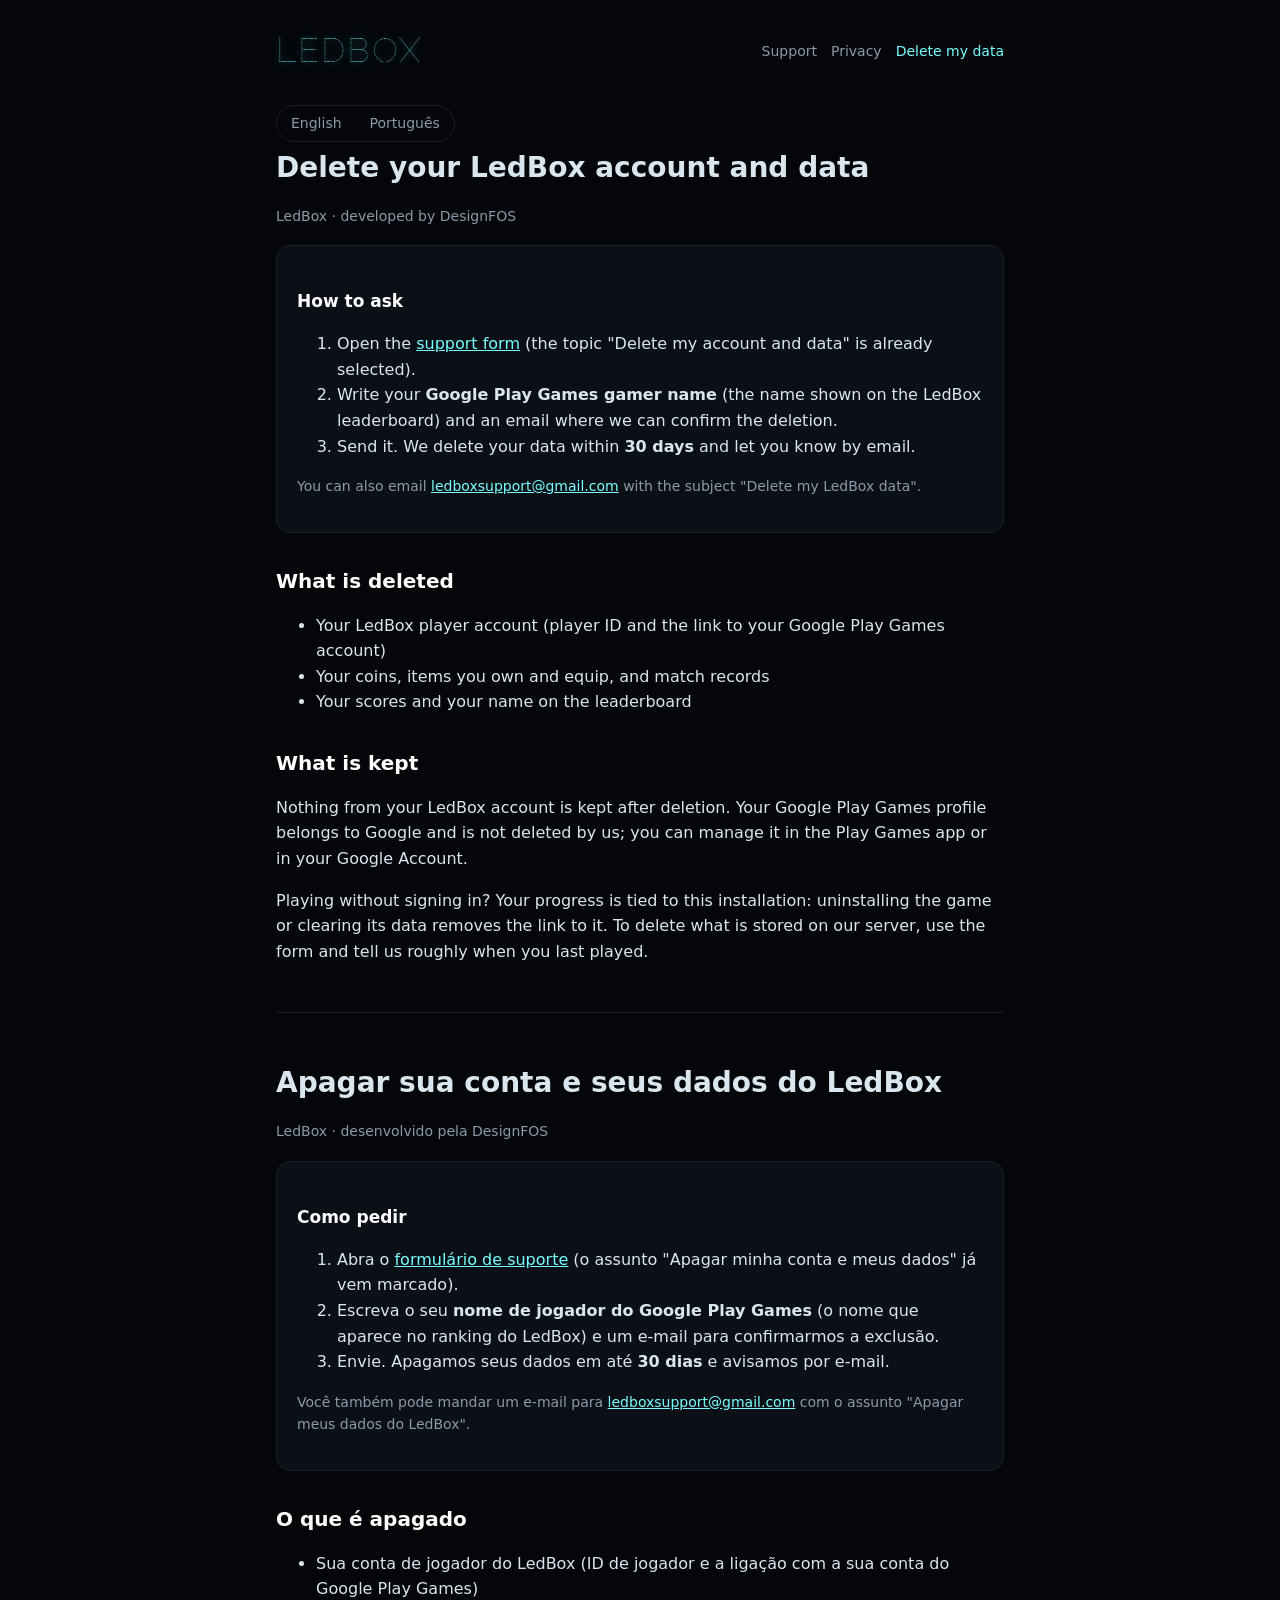
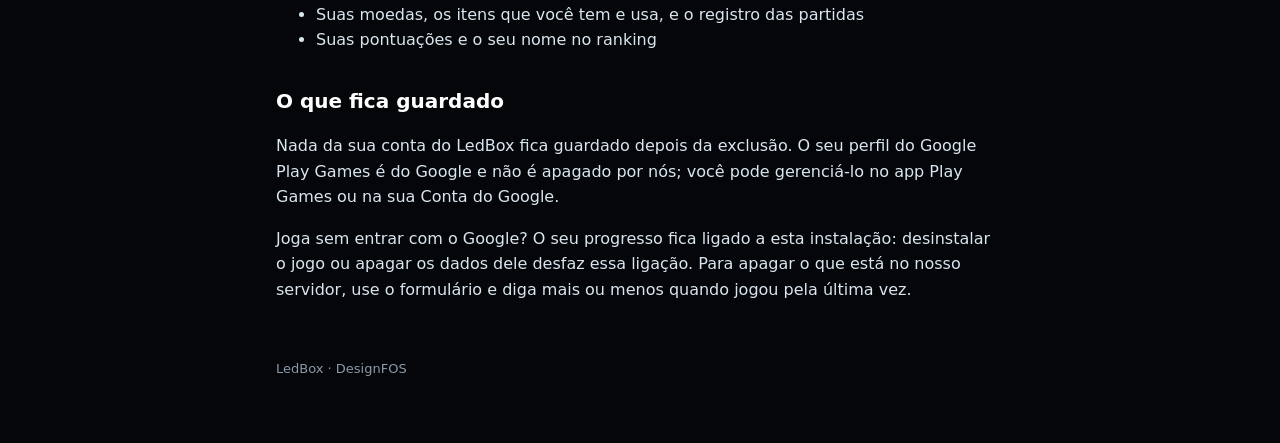
==== delete.html @ 04d87546 "Site público do LedBox: política de privacidade, suporte e exclusão de dados Co-Authored-By: Claude " ====
<!doctype html>
<html lang="en">
<head>
  <meta charset="utf-8">
  <meta name="viewport" content="width=device-width, initial-scale=1">
  <title>Delete LedBox Data</title>
  <meta name="description" content="How to delete your LedBox account and game data.">
  <link rel="preconnect" href="https://fonts.googleapis.com">
  <link rel="preconnect" href="https://fonts.gstatic.com" crossorigin>
  <link href="https://fonts.googleapis.com/css2?family=Raleway+Dots&display=swap" rel="stylesheet">
  <link rel="stylesheet" href="style.css">
</head>
<body>
  <main class="wrap">
    <header class="top">
      <a class="led brand" href="index.html">LEDBOX</a>
      <nav>
        <a href="support.html">Support</a>
        <a href="privacy.html">Privacy</a>
        <a href="delete.html" aria-current="page">Delete my data</a>
      </nav>
    </header>

    <div class="lang-switch"><a href="#en">English</a><a href="#pt">Português</a></div>

    <article id="en" lang="en">
      <h1>Delete your LedBox account and data</h1>
      <p class="muted">LedBox · developed by DesignFOS</p>

      <div class="panel">
        <h3>How to ask</h3>
        <ol>
          <li>Open the <a href="support.html?topic=delete">support form</a> (the topic "Delete my account and data" is already selected).</li>
          <li>Write your <strong>Google Play Games gamer name</strong> (the name shown on the LedBox leaderboard) and an email where we can confirm the deletion.</li>
          <li>Send it. We delete your data within <strong>30 days</strong> and let you know by email.</li>
        </ol>
        <p class="muted">You can also email <a href="mailto:ledboxsupport@gmail.com?subject=Delete%20my%20LedBox%20data">ledboxsupport@gmail.com</a> with the subject "Delete my LedBox data".</p>
      </div>

      <h2>What is deleted</h2>
      <ul>
        <li>Your LedBox player account (player ID and the link to your Google Play Games account)</li>
        <li>Your coins, items you own and equip, and match records</li>
        <li>Your scores and your name on the leaderboard</li>
      </ul>

      <h2>What is kept</h2>
      <p>Nothing from your LedBox account is kept after deletion. Your Google Play Games profile belongs to Google and is not deleted by us; you can manage it in the Play Games app or in your Google Account.</p>
      <p>Playing without signing in? Your progress is tied to this installation: uninstalling the game or clearing its data removes the link to it. To delete what is stored on our server, use the form and tell us roughly when you last played.</p>
    </article>

    <hr class="sep">

    <article id="pt" lang="pt-BR">
      <h1>Apagar sua conta e seus dados do LedBox</h1>
      <p class="muted">LedBox · desenvolvido pela DesignFOS</p>

      <div class="panel">
        <h3>Como pedir</h3>
        <ol>
          <li>Abra o <a href="support.html?topic=delete">formulário de suporte</a> (o assunto "Apagar minha conta e meus dados" já vem marcado).</li>
          <li>Escreva o seu <strong>nome de jogador do Google Play Games</strong> (o nome que aparece no ranking do LedBox) e um e-mail para confirmarmos a exclusão.</li>
          <li>Envie. Apagamos seus dados em até <strong>30 dias</strong> e avisamos por e-mail.</li>
        </ol>
        <p class="muted">Você também pode mandar um e-mail para <a href="mailto:ledboxsupport@gmail.com?subject=Apagar%20meus%20dados%20do%20LedBox">ledboxsupport@gmail.com</a> com o assunto "Apagar meus dados do LedBox".</p>
      </div>

      <h2>O que é apagado</h2>
      <ul>
        <li>Sua conta de jogador do LedBox (ID de jogador e a ligação com a sua conta do Google Play Games)</li>
        <li>Suas moedas, os itens que você tem e usa, e o registro das partidas</li>
        <li>Suas pontuações e o seu nome no ranking</li>
      </ul>

      <h2>O que fica guardado</h2>
      <p>Nada da sua conta do LedBox fica guardado depois da exclusão. O seu perfil do Google Play Games é do Google e não é apagado por nós; você pode gerenciá-lo no app Play Games ou na sua Conta do Google.</p>
      <p>Joga sem entrar com o Google? O seu progresso fica ligado a esta instalação: desinstalar o jogo ou apagar os dados dele desfaz essa ligação. Para apagar o que está no nosso servidor, use o formulário e diga mais ou menos quando jogou pela última vez.</p>
    </article>

    <footer>LedBox · DesignFOS</footer>
  </main>
</body>
</html>
---- style.css ----
/* LedBox — páginas públicas (política de privacidade, suporte, exclusão de dados) */
:root {
  --bg: #04060a;
  --panel: #0b1017;
  --line: #17212c;
  --text: #d9e6ee;
  --muted: #8a9aa8;
  --cyan: #79feff;
  --green: #6dff8b;
  --yellow: #ffe45c;
  --red: #ff6b7a;
  --radius: 14px;
}

* { box-sizing: border-box; }

html { -webkit-text-size-adjust: 100%; }

body {
  margin: 0;
  background: var(--bg);
  color: var(--text);
  font: 16px/1.6 system-ui, -apple-system, "Segoe UI", Roboto, sans-serif;
}

a { color: var(--cyan); }
a:hover { color: #fff; }

.wrap {
  max-width: 760px;
  margin: 0 auto;
  padding: 32px 16px 64px;
}

/* Título em "LED": fonte de pontos + brilho neon, como no jogo */
.led {
  font-family: "Raleway Dots", system-ui, sans-serif;
  font-weight: 400;
  color: var(--cyan);
  text-shadow: 0 0 6px rgba(121, 254, 255, .8), 0 0 22px rgba(121, 254, 255, .45);
  letter-spacing: .06em;
  line-height: 1.1;
  margin: 0;
}
.led.big { font-size: clamp(56px, 16vw, 112px); }
.led.green { color: var(--green); text-shadow: 0 0 6px rgba(109, 255, 139, .8), 0 0 22px rgba(109, 255, 139, .4); }
.led.yellow { color: var(--yellow); text-shadow: 0 0 6px rgba(255, 228, 92, .8), 0 0 22px rgba(255, 228, 92, .4); }

header.top {
  display: flex;
  align-items: center;
  justify-content: space-between;
  gap: 12px;
  margin-bottom: 28px;
}
header.top .brand { text-decoration: none; font-size: 34px; }
header.top nav { display: flex; gap: 14px; flex-wrap: wrap; font-size: 14px; }
header.top nav a { color: var(--muted); text-decoration: none; }
header.top nav a:hover, header.top nav a[aria-current] { color: var(--cyan); }

h1 { font-size: 28px; margin: 0 0 6px; }
h2 { font-size: 20px; margin: 32px 0 8px; color: #fff; }
h3 { font-size: 17px; margin: 22px 0 6px; color: #fff; }
p, li { color: var(--text); }
.muted { color: var(--muted); font-size: 14px; }

.panel {
  background: var(--panel);
  border: 1px solid var(--line);
  border-radius: var(--radius);
  padding: 20px;
  margin: 18px 0;
}

.lang-switch {
  display: inline-flex;
  border: 1px solid var(--line);
  border-radius: 999px;
  overflow: hidden;
  margin: 8px 0 4px;
}
.lang-switch a {
  padding: 6px 14px;
  font-size: 14px;
  text-decoration: none;
  color: var(--muted);
}
.lang-switch a:hover { color: var(--cyan); }

hr.sep { border: 0; border-top: 1px solid var(--line); margin: 48px 0; }

/* Cartões da página inicial */
.cards { display: grid; gap: 14px; grid-template-columns: repeat(auto-fit, minmax(200px, 1fr)); margin-top: 28px; }
.card {
  display: block;
  background: var(--panel);
  border: 1px solid var(--line);
  border-radius: var(--radius);
  padding: 18px;
  text-decoration: none;
  color: var(--text);
  transition: border-color .15s, box-shadow .15s;
}
.card:hover { border-color: var(--cyan); box-shadow: 0 0 18px rgba(121, 254, 255, .18); color: var(--text); }
.card strong { display: block; color: #fff; margin-bottom: 4px; }
.card span { color: var(--muted); font-size: 14px; }

/* Formulário */
form { display: grid; gap: 16px; }
label { display: grid; gap: 6px; font-size: 14px; color: #fff; }
label .hint { color: var(--muted); font-weight: 400; }
input, select, textarea {
  width: 100%;
  font: inherit;
  color: var(--text);
  background: #070b10;
  border: 1px solid var(--line);
  border-radius: 10px;
  padding: 11px 12px;
}
textarea { min-height: 150px; resize: vertical; }
input:focus, select:focus, textarea:focus {
  outline: none;
  border-color: var(--cyan);
  box-shadow: 0 0 0 3px rgba(121, 254, 255, .15);
}
button {
  font: inherit;
  font-weight: 600;
  color: #031014;
  background: var(--cyan);
  border: 0;
  border-radius: 10px;
  padding: 12px 18px;
  cursor: pointer;
  box-shadow: 0 0 18px rgba(121, 254, 255, .35);
}
button:hover { background: #fff; }
button:disabled { opacity: .6; cursor: default; }

.notice { border-radius: 10px; padding: 12px 14px; font-size: 15px; }
.notice.ok { background: rgba(109, 255, 139, .1); border: 1px solid rgba(109, 255, 139, .4); }
.notice.err { background: rgba(255, 107, 122, .1); border: 1px solid rgba(255, 107, 122, .45); }
.hidden { display: none; }

footer { margin-top: 56px; color: var(--muted); font-size: 13px; }

@media (max-width: 520px) {
  header.top { flex-direction: column; align-items: flex-start; }
  .panel { padding: 16px; }
}
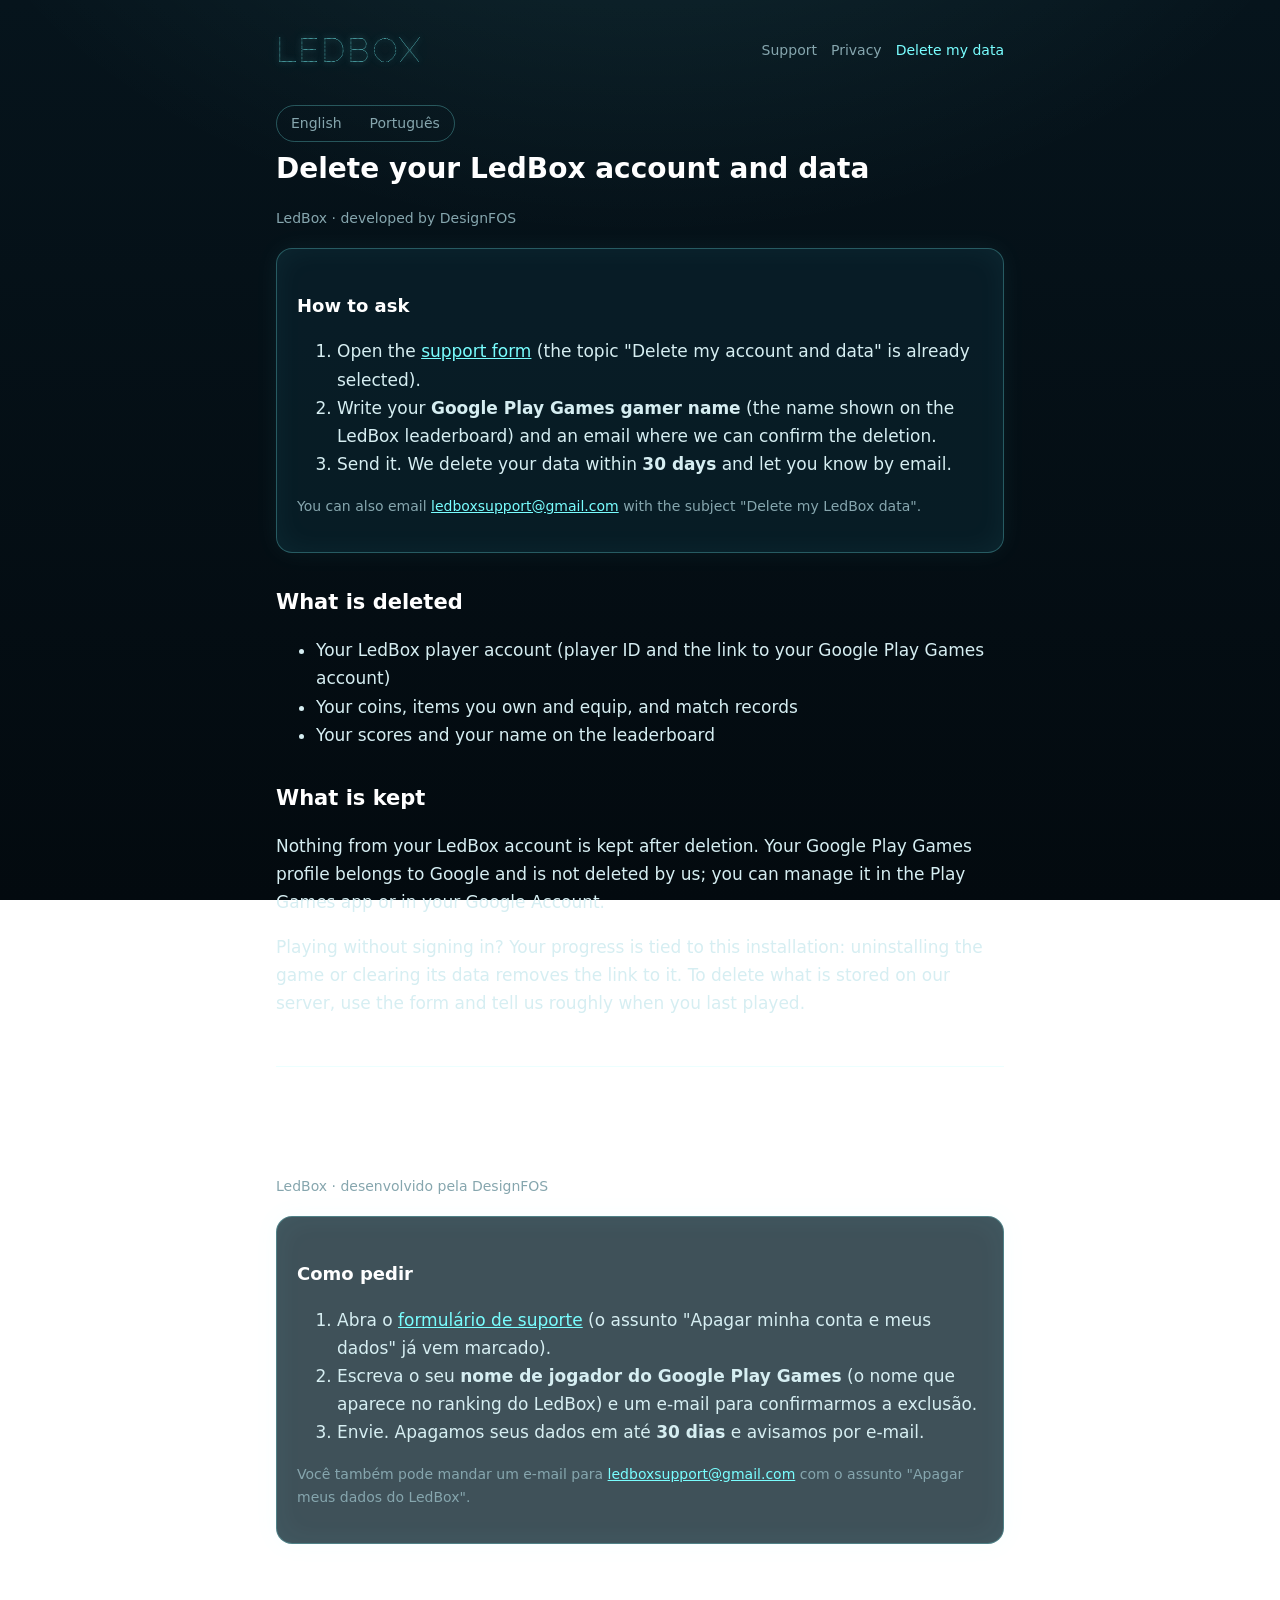
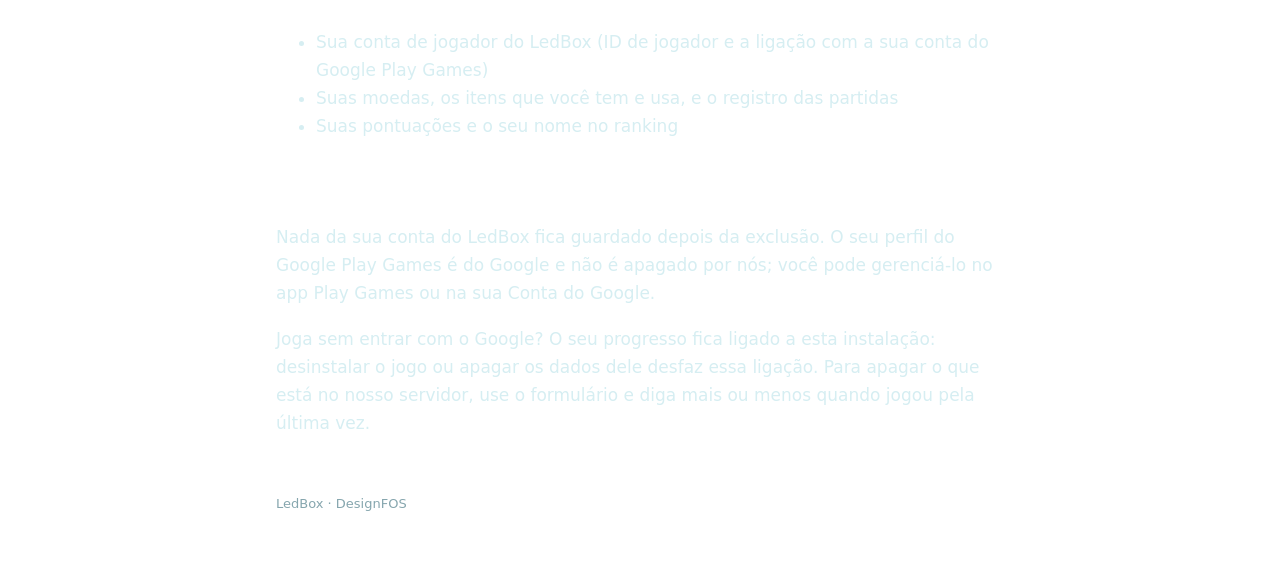
==== commit 0f740e14: "Site com a cara do jogo: títulos em letreiro de LED (mesmas letras do LedSign), fundo com linhas de " ====
--- a/delete.html
+++ b/delete.html
@@ -8,7 +8,7 @@
   <link rel="preconnect" href="https://fonts.googleapis.com">
   <link rel="preconnect" href="https://fonts.gstatic.com" crossorigin>
   <link href="https://fonts.googleapis.com/css2?family=Raleway+Dots&display=swap" rel="stylesheet">
-  <link rel="stylesheet" href="style.css">
+  <link rel="stylesheet" href="style.css?v=3">
 </head>
 <body>
   <main class="wrap">
--- a/style.css
+++ b/style.css
@@ -1,38 +1,61 @@
-/* LedBox — páginas públicas (política de privacidade, suporte, exclusão de dados) */
+/* LedBox — site público. Visual do jogo: azul petróleo escuro com linhas de varredura, painéis com borda ciano
+   (como as cartas da loja), títulos em letreiro de LED (led.js) e texto na Raleway (a família da fonte do jogo). */
 :root {
-  --bg: #04060a;
-  --panel: #0b1017;
-  --line: #17212c;
-  --text: #d9e6ee;
-  --muted: #8a9aa8;
+  --bg: #06141c;
+  --bg-deep: #030a0f;
+  --panel: rgba(9, 32, 43, .78);
+  --panel-solid: #0a2330;
+  --line: rgba(121, 254, 255, .28);
+  --line-soft: rgba(121, 254, 255, .14);
+  --text: #d6eef2;
+  --muted: #86a6ae;
   --cyan: #79feff;
   --green: #6dff8b;
   --yellow: #ffe45c;
-  --red: #ff6b7a;
-  --radius: 14px;
+  --red: #ff5468;
+  --pink: #ff6bd6;
+  --purple: #b98bff;
+  --radius: 16px;
 }
 
 * { box-sizing: border-box; }
-
-html { -webkit-text-size-adjust: 100%; }
+html { -webkit-text-size-adjust: 100%; scroll-behavior: smooth; }
 
 body {
   margin: 0;
-  background: var(--bg);
   color: var(--text);
-  font: 16px/1.6 system-ui, -apple-system, "Segoe UI", Roboto, sans-serif;
+  background:
+    radial-gradient(1100px 700px at 50% -10%, rgba(121, 254, 255, .10), transparent 65%),
+    radial-gradient(900px 600px at 50% 120%, rgba(121, 254, 255, .06), transparent 60%),
+    linear-gradient(180deg, var(--bg) 0%, var(--bg-deep) 100%) fixed;
+  font: 17px/1.65 "Raleway", system-ui, -apple-system, "Segoe UI", Roboto, sans-serif;
+  min-height: 100vh;
+}
+
+/* Linhas de varredura do jogo, por cima de tudo, bem fracas */
+.scanlines {
+  position: fixed; inset: 0; pointer-events: none; z-index: 50;
+  background: repeating-linear-gradient(180deg, rgba(0, 0, 0, .16) 0 1px, transparent 1px 3px);
+  mix-blend-mode: multiply;
 }
 
 a { color: var(--cyan); }
 a:hover { color: #fff; }
-
-.wrap {
-  max-width: 760px;
-  margin: 0 auto;
-  padding: 32px 16px 64px;
-}
-
-/* Título em "LED": fonte de pontos + brilho neon, como no jogo */
+b { font-weight: 700; }
+
+.c-cyan { color: var(--cyan); }
+.c-green { color: var(--green); }
+.c-yellow { color: var(--yellow); }
+.c-red { color: var(--red); }
+.c-pink { color: var(--pink); }
+.c-purple { color: var(--purple); }
+
+.visually-hidden { position: absolute; width: 1px; height: 1px; overflow: hidden; clip: rect(0 0 0 0); white-space: nowrap; }
+
+.wrap { max-width: 760px; margin: 0 auto; padding: 32px 16px 64px; }
+.wrap.wide { max-width: 1080px; }
+
+/* Título em fonte de pontos (páginas internas) */
 .led {
   font-family: "Raleway Dots", system-ui, sans-serif;
   font-weight: 400;
@@ -43,109 +66,178 @@
   margin: 0;
 }
 .led.big { font-size: clamp(56px, 16vw, 112px); }
-.led.green { color: var(--green); text-shadow: 0 0 6px rgba(109, 255, 139, .8), 0 0 22px rgba(109, 255, 139, .4); }
-.led.yellow { color: var(--yellow); text-shadow: 0 0 6px rgba(255, 228, 92, .8), 0 0 22px rgba(255, 228, 92, .4); }
-
-header.top {
-  display: flex;
-  align-items: center;
-  justify-content: space-between;
-  gap: 12px;
-  margin-bottom: 28px;
-}
+
+header.top { display: flex; align-items: center; justify-content: space-between; gap: 12px; margin-bottom: 28px; }
 header.top .brand { text-decoration: none; font-size: 34px; }
 header.top nav { display: flex; gap: 14px; flex-wrap: wrap; font-size: 14px; }
 header.top nav a { color: var(--muted); text-decoration: none; }
 header.top nav a:hover, header.top nav a[aria-current] { color: var(--cyan); }
 
-h1 { font-size: 28px; margin: 0 0 6px; }
-h2 { font-size: 20px; margin: 32px 0 8px; color: #fff; }
-h3 { font-size: 17px; margin: 22px 0 6px; color: #fff; }
+h1 { font-size: 28px; margin: 0 0 6px; color: #fff; }
+h2 { font-size: 21px; margin: 32px 0 8px; color: #fff; }
+h3 { font-size: 18px; margin: 22px 0 6px; color: #fff; }
 p, li { color: var(--text); }
 .muted { color: var(--muted); font-size: 14px; }
 
+/* Painel com borda ciano, como as cartas e a prévia da loja */
 .panel {
   background: var(--panel);
-  border: 1px solid var(--line);
+  border: 1.5px solid var(--line);
   border-radius: var(--radius);
   padding: 20px;
   margin: 18px 0;
-}
-
-.lang-switch {
-  display: inline-flex;
-  border: 1px solid var(--line);
-  border-radius: 999px;
-  overflow: hidden;
-  margin: 8px 0 4px;
-}
-.lang-switch a {
-  padding: 6px 14px;
-  font-size: 14px;
-  text-decoration: none;
-  color: var(--muted);
-}
+  box-shadow: inset 0 0 30px rgba(121, 254, 255, .05), 0 0 24px rgba(121, 254, 255, .06);
+}
+
+.lang-switch { display: inline-flex; border: 1px solid var(--line); border-radius: 999px; overflow: hidden; margin: 8px 0 4px; }
+.lang-switch a { padding: 6px 14px; font-size: 14px; text-decoration: none; color: var(--muted); }
 .lang-switch a:hover { color: var(--cyan); }
 
-hr.sep { border: 0; border-top: 1px solid var(--line); margin: 48px 0; }
-
-/* Cartões da página inicial */
+hr.sep { border: 0; border-top: 1px solid var(--line-soft); margin: 48px 0; }
+
 .cards { display: grid; gap: 14px; grid-template-columns: repeat(auto-fit, minmax(200px, 1fr)); margin-top: 28px; }
 .card {
-  display: block;
-  background: var(--panel);
-  border: 1px solid var(--line);
-  border-radius: var(--radius);
-  padding: 18px;
-  text-decoration: none;
-  color: var(--text);
-  transition: border-color .15s, box-shadow .15s;
-}
-.card:hover { border-color: var(--cyan); box-shadow: 0 0 18px rgba(121, 254, 255, .18); color: var(--text); }
+  display: block; background: var(--panel); border: 1.5px solid var(--line); border-radius: var(--radius);
+  padding: 18px; text-decoration: none; color: var(--text); transition: border-color .15s, box-shadow .15s;
+}
+.card:hover { border-color: var(--cyan); box-shadow: 0 0 18px rgba(121, 254, 255, .2); color: var(--text); }
 .card strong { display: block; color: #fff; margin-bottom: 4px; }
 .card span { color: var(--muted); font-size: 14px; }
 
-/* Formulário */
+/* Formulário (suporte) */
 form { display: grid; gap: 16px; }
 label { display: grid; gap: 6px; font-size: 14px; color: #fff; }
 label .hint { color: var(--muted); font-weight: 400; }
 input, select, textarea {
-  width: 100%;
-  font: inherit;
-  color: var(--text);
-  background: #070b10;
-  border: 1px solid var(--line);
-  border-radius: 10px;
-  padding: 11px 12px;
+  width: 100%; font: inherit; color: var(--text); background: #051118;
+  border: 1.5px solid var(--line-soft); border-radius: 10px; padding: 11px 12px;
 }
 textarea { min-height: 150px; resize: vertical; }
-input:focus, select:focus, textarea:focus {
-  outline: none;
-  border-color: var(--cyan);
-  box-shadow: 0 0 0 3px rgba(121, 254, 255, .15);
-}
+input:focus, select:focus, textarea:focus { outline: none; border-color: var(--cyan); box-shadow: 0 0 0 3px rgba(121, 254, 255, .15); }
 button {
-  font: inherit;
-  font-weight: 600;
-  color: #031014;
-  background: var(--cyan);
-  border: 0;
-  border-radius: 10px;
-  padding: 12px 18px;
-  cursor: pointer;
-  box-shadow: 0 0 18px rgba(121, 254, 255, .35);
+  font: inherit; font-weight: 700; color: #031014; background: var(--cyan); border: 0; border-radius: 10px;
+  padding: 12px 18px; cursor: pointer; box-shadow: 0 0 18px rgba(121, 254, 255, .35);
 }
 button:hover { background: #fff; }
 button:disabled { opacity: .6; cursor: default; }
 
 .notice { border-radius: 10px; padding: 12px 14px; font-size: 15px; }
 .notice.ok { background: rgba(109, 255, 139, .1); border: 1px solid rgba(109, 255, 139, .4); }
-.notice.err { background: rgba(255, 107, 122, .1); border: 1px solid rgba(255, 107, 122, .45); }
+.notice.err { background: rgba(255, 84, 104, .1); border: 1px solid rgba(255, 84, 104, .45); }
 .hidden { display: none; }
 
 footer { margin-top: 56px; color: var(--muted); font-size: 13px; }
 
+/* ---------- Página inicial ---------- */
+
+.topbar { position: sticky; top: 0; z-index: 20; background: rgba(4, 14, 20, .86); backdrop-filter: blur(8px); -webkit-backdrop-filter: blur(8px); border-bottom: 1px solid var(--line-soft); }
+.topbar nav { display: flex; justify-content: flex-end; gap: 22px; padding-top: 16px; padding-bottom: 16px; font-size: 15px; font-weight: 600; }
+.topbar nav a { color: var(--muted); text-decoration: none; letter-spacing: .04em; }
+.topbar nav a:hover { color: var(--cyan); }
+
+canvas.led-sign { display: block; margin: 0 auto; }
+.heading { margin: 0 0 28px; }
+
+.hero { text-align: center; padding-top: 24px; padding-bottom: 24px; }
+.hero .title { margin-bottom: 6px; }
+.eyebrow { margin: 0 0 10px; font-size: 13px; font-weight: 700; letter-spacing: .22em; text-transform: uppercase; color: var(--cyan); }
+.lead { max-width: 640px; margin: 0 auto 6px; font-size: 20px; line-height: 1.55; color: #fff; }
+.pt { max-width: 640px; margin: 0 auto 22px; font-size: 14px; color: var(--muted); }
+
+/* Selo oficial do Google Play: a imagem do Google sem alteração (a margem transparente faz parte dela) */
+.play-badge { display: inline-block; line-height: 0; }
+.play-badge img { height: 78px; width: auto; }
+.play-badge:hover img { filter: drop-shadow(0 0 14px rgba(121, 254, 255, .35)); }
+
+.chips { list-style: none; display: flex; justify-content: center; flex-wrap: wrap; gap: 10px; padding: 0; margin: 14px 0 0; }
+.chips li {
+  font-size: 13px; font-weight: 600; color: var(--muted); border: 1px solid var(--line-soft);
+  border-radius: 999px; padding: 5px 14px; background: rgba(9, 32, 43, .5);
+}
+
+/* Carrossel: moldura da loja, setas nas laterais, bolinhas de LED */
+#screens { padding-top: 8px; padding-bottom: 56px; }
+.carousel { position: relative; outline: none; padding: 0 56px; }
+.carousel .frame {
+  overflow: hidden; border-radius: 20px; border: 2px solid var(--line);
+  background: var(--panel-solid);
+  box-shadow: 0 0 0 6px rgba(121, 254, 255, .04), 0 0 40px rgba(121, 254, 255, .12), 0 24px 60px rgba(0, 0, 0, .5);
+}
+.track { display: flex; transition: transform .45s cubic-bezier(.2, .8, .2, 1); touch-action: pan-y; }
+.slide { flex: 0 0 100%; margin: 0; position: relative; }
+.slide img { display: block; width: 100%; height: auto; user-select: none; -webkit-user-drag: none; }
+.slide figcaption {
+  position: absolute; left: 0; right: 0; bottom: 0; padding: 28px 20px 14px; text-align: center;
+  font-weight: 700; letter-spacing: .05em; color: #fff;
+  background: linear-gradient(0deg, rgba(3, 10, 15, .85), transparent);
+}
+.arrow {
+  position: absolute; top: 50%; transform: translateY(-62%);
+  width: 44px; height: 44px; padding: 0; border-radius: 50%;
+  font: 700 30px/40px "Raleway", sans-serif; color: var(--cyan);
+  background: var(--panel-solid); border: 1.5px solid var(--line);
+  box-shadow: 0 0 16px rgba(121, 254, 255, .18);
+}
+.arrow:hover { background: #0e3142; color: #fff; border-color: var(--cyan); }
+.arrow.prev { left: 0; }
+.arrow.next { right: 0; }
+.leds { display: flex; justify-content: center; gap: 12px; margin-top: 18px; }
+.leds .led {
+  width: 13px; height: 13px; padding: 0; border-radius: 50%; border: 0;
+  background: rgba(121, 254, 255, .16); box-shadow: none; cursor: pointer;
+}
+.leds .led.on { background: #e9ffff; box-shadow: 0 0 6px var(--cyan), 0 0 16px var(--cyan); }
+
+/* Como jogar */
+#game { padding-top: 24px; padding-bottom: 48px; }
+.features { display: grid; gap: 16px; grid-template-columns: repeat(4, minmax(0, 1fr)); }
+.feature { margin: 0; }
+.feature h3 { margin: 14px 0 6px; }
+.feature p { margin: 0; color: var(--muted); font-size: 15px; }
+.dot { display: block; width: 14px; height: 14px; border-radius: 50%; background: currentColor; box-shadow: 0 0 6px currentColor, 0 0 16px currentColor; }
+
+/* Chefe */
+#boss { padding-top: 24px; padding-bottom: 48px; }
+.boss { display: grid; grid-template-columns: minmax(0, 1fr) minmax(0, 1.25fr); gap: 32px; align-items: center; padding: 28px; border-color: rgba(255, 84, 104, .4); box-shadow: inset 0 0 40px rgba(255, 84, 104, .06), 0 0 30px rgba(255, 84, 104, .08); }
+.boss-text { text-align: left; min-width: 0; }
+.boss > * { min-width: 0; }
+html, body { overflow-x: clip; }
+.boss-text canvas.led-sign { margin: 0; }
+.boss-sub { margin: 4px 0 14px; letter-spacing: .32em; text-transform: uppercase; color: var(--red); font-size: 13px; font-weight: 700; }
+.boss .shot { border-radius: 14px; overflow: hidden; border: 1.5px solid rgba(255, 84, 104, .35); }
+.boss .shot img { display: block; width: 100%; height: auto; }
+
+.cta { text-align: center; padding-top: 16px; padding-bottom: 64px; }
+.cta .heading { margin-bottom: 14px; }
+
+.site-footer { border-top: 1px solid var(--line-soft); padding-top: 26px; padding-bottom: 40px; color: var(--muted); font-size: 14px; text-align: center; }
+.site-footer nav { display: flex; justify-content: center; gap: 22px; flex-wrap: wrap; margin-bottom: 10px; }
+.site-footer nav a { color: var(--text); text-decoration: none; font-weight: 600; }
+.site-footer nav a:hover { color: var(--cyan); }
+.site-footer p { margin: 4px 0; }
+.site-footer .legal { font-size: 12px; }
+
+@media (max-width: 900px) {
+  .features { grid-template-columns: repeat(2, minmax(0, 1fr)); }
+  .boss { grid-template-columns: 1fr; }
+}
+@media (max-width: 600px) {
+  .topbar nav { justify-content: center; gap: 16px; font-size: 14px; }
+  .features { grid-template-columns: 1fr; }
+  .carousel { padding: 0; }
+  .arrow { width: 36px; height: 36px; font-size: 24px; line-height: 32px; top: auto; bottom: -6px; transform: none; }
+  .arrow.prev { left: 4px; }
+  .arrow.next { right: 4px; }
+  .slide figcaption { font-size: 13px; padding: 18px 10px 8px; }
+  .lead { font-size: 17px; }
+  .play-badge img { height: 66px; }
+  .boss { padding: 18px; }
+}
 @media (max-width: 520px) {
   header.top { flex-direction: column; align-items: flex-start; }
   .panel { padding: 16px; }
 }
+@media (prefers-reduced-motion: reduce) {
+  .track { transition: none; }
+  html { scroll-behavior: auto; }
+}
